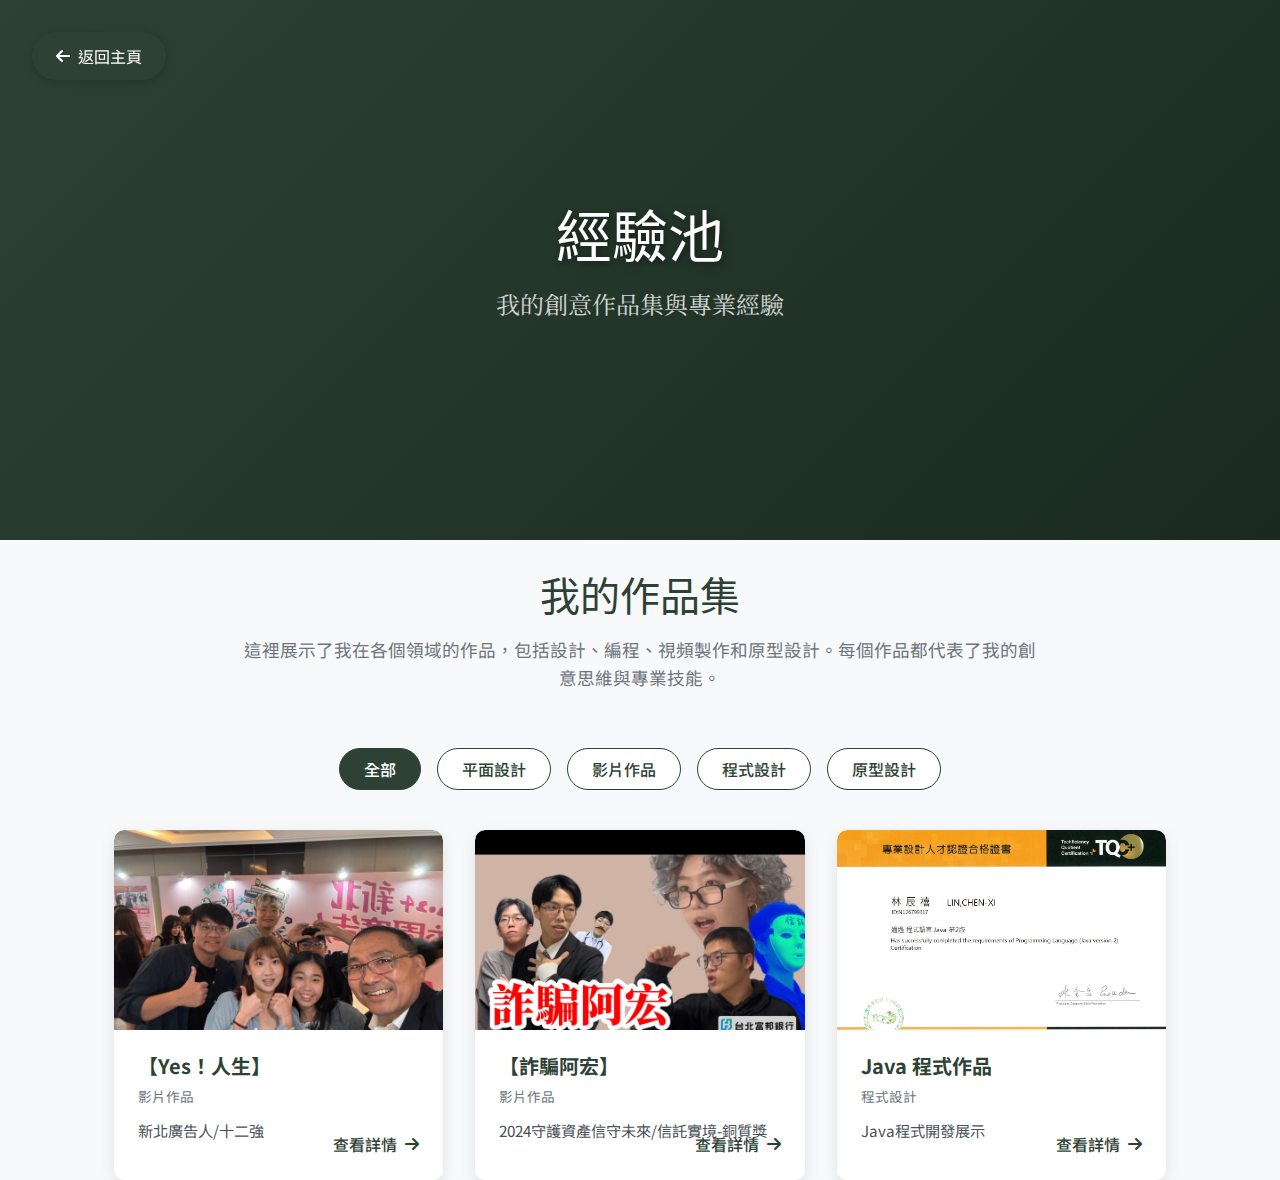
==== expool.html @ 0c3bc0ad "update 250313" ====
<!DOCTYPE html>
<html lang="zh-TW">
<head>
    <meta charset="UTF-8">
    <meta name="viewport" content="width=device-width, initial-scale=1.0">
    <title>經驗池 - LIN CHEN XI</title>
    <link rel="stylesheet" href="normalize.css">
    <link rel="stylesheet" href="https://cdnjs.cloudflare.com/ajax/libs/font-awesome/6.7.2/css/all.min.css">
    <link rel="preconnect" href="https://fonts.googleapis.com">
    <link rel="preconnect" href="https://fonts.gstatic.com" crossorigin>
    <link rel="stylesheet" href="https://cdn.jsdelivr.net/npm/bootstrap@5.3.3/dist/css/bootstrap.min.css">
    <link href="https://fonts.googleapis.com/css2?family=Black+Ops+One&family=Holtwood+One+SC&family=Inter:ital,opsz,wght@0,14..32,100..900;1,14..32,100..900&family=Noto+Sans+TC:wght@100..900&family=Noto+Serif+TC:wght@200..900&family=Syne:wght@400..800&display=swap" rel="stylesheet">
    <link rel="shortcut icon" href="image/0xchaLogo.webp" type="image/x-icon">
    <link rel="stylesheet" href="styles.css">
    <link rel="stylesheet" href="expool.css">
</head>
<body>
    <a href="index.html" class="back-to-main">
        <i class="fas fa-arrow-left"></i> 返回主頁
    </a>
    
    <header class="portfolio-header">
        <div class="container text-center">
            <h1 class="portfolio-title">經驗池</h1>
            <p class="portfolio-subtitle">我的創意作品集與專業經驗</p>
        </div>
    </header>
    
    <section class="container">
        <h2 class="section-title">我的作品集</h2>
        <p class="section-description">這裡展示了我在各個領域的作品，包括設計、編程、視頻製作和原型設計。每個作品都代表了我的創意思維與專業技能。</p>
        
        <div class="filter-container">
            <button class="filter-btn active" data-filter="all">全部</button>
            <button class="filter-btn" data-filter="design">平面設計</button>
            <button class="filter-btn" data-filter="video">影片作品</button>
            <button class="filter-btn" data-filter="code">程式設計</button>
            <button class="filter-btn" data-filter="prototype">原型設計</button>
        </div>
        
        <div class="portfolio-items">
            <!-- 平面設計作品 -->
            <!-- <div class="portfolio-item" data-category="design">
                <img src="image/NTPCADC.jpg" alt="平面設計作品" class="portfolio-item-img">
                <div class="portfolio-item-content">
                    <h3 class="portfolio-item-title">【Yes！人生】</h3>
                    <span class="portfolio-item-category">平面設計</span>
                    <p class="portfolio-item-description">新北廣告人/十二強</p>
                    <a href="#" class="portfolio-item-link" data-bs-toggle="modal" data-bs-target="#modal-design1">查看詳情 <i class="fas fa-arrow-right"></i></a>
                </div>
            </div>
            
            <div class="portfolio-item" data-category="design">
                <img src="image/Fubon.jpg" alt="平面設計作品" class="portfolio-item-img">
                <div class="portfolio-item-content">
                    <h3 class="portfolio-item-title">【詐騙阿宏】</h3>
                    <span class="portfolio-item-category">平面設計</span>
                    <p class="portfolio-item-description">2024守護資產信守未來/信託實境-銅質獎</p>
                    <a href="#" class="portfolio-item-link" data-bs-toggle="modal" data-bs-target="#modal-design2">查看詳情 <i class="fas fa-arrow-right"></i></a>
                </div>
            </div> -->
            
            <!-- 影片作品 -->
            <div class="portfolio-item" data-category="video">
                <div class="portfolio-video-container">
                    <img src="image/NTPCADC.jpg" alt="Yes!人生" class="portfolio-item-img">
                </div>
                <div class="portfolio-item-content">
                    <h3 class="portfolio-item-title">【Yes！人生】</h3>
                    <span class="portfolio-item-category">影片作品</span>
                    <p class="portfolio-item-description">新北廣告人/十二強</p>
                    <a href="#" class="portfolio-item-link" data-bs-toggle="modal" data-bs-target="#modal-design1">查看詳情 <i class="fas fa-arrow-right"></i></a>
                </div>
            </div>
            
            <div class="portfolio-item" data-category="video">
                <div class="portfolio-video-container">
                    <img src="image/Fubon.jpg" alt="詐騙阿宏" class="portfolio-item-img">
                </div>
                <div class="portfolio-item-content">
                    <h3 class="portfolio-item-title">【詐騙阿宏】</h3>
                    <span class="portfolio-item-category">影片作品</span>
                    <p class="portfolio-item-description">2024守護資產信守未來/信託實境-銅質獎</p>
                    <a href="#" class="portfolio-item-link" data-bs-toggle="modal" data-bs-target="#modal-design2">查看詳情 <i class="fas fa-arrow-right"></i></a>
                </div>
            </div>
            
            
            <!-- 程式設計作品 -->
            <div class="portfolio-item" data-category="code">
                <img src="image/Java Certificate.jpg" alt="Java程式設計" class="portfolio-item-img">
                <div class="portfolio-item-content">
                    <h3 class="portfolio-item-title">Java 程式作品</h3>
                    <span class="portfolio-item-category">程式設計</span>
                    <p class="portfolio-item-description">Java程式開發展示</p>
                    <a href="#" class="portfolio-item-link" data-bs-toggle="modal" data-bs-target="#modal-code1">查看詳情 <i class="fas fa-arrow-right"></i></a>
                </div>
            </div>
            
            <!-- 原型設計作品 -->
            <!-- <div class="portfolio-item" data-category="prototype">
                <img src="image/RWD Certificate.jpg" alt="原型設計" class="portfolio-item-img">
                <div class="portfolio-item-content">
                    <h3 class="portfolio-item-title">網頁原型設計</h3>
                    <span class="portfolio-item-category">原型設計</span>
                    <p class="portfolio-item-description">響應式網頁原型設計</p>
                    <a href="#" class="portfolio-item-link" data-bs-toggle="modal" data-bs-target="#modal-prototype1">查看詳情 <i class="fas fa-arrow-right"></i></a>
                </div>
            </div> -->
            
            <!-- Figma原型 -->
            <!-- <div class="portfolio-item" data-category="prototype">
                <img src="image/0xchaLogo.webp" alt="Figma原型" class="portfolio-item-img">
                <div class="portfolio-item-content">
                    <h3 class="portfolio-item-title">Figma原型設計</h3>
                    <span class="portfolio-item-category">原型設計</span>
                    <p class="portfolio-item-description">使用Figma設計的互動原型</p>
                    <a href="#" class="portfolio-item-link" data-bs-toggle="modal" data-bs-target="#modal-figma">查看詳情 <i class="fas fa-arrow-right"></i></a>
                </div>
            </div> -->
        </div>
    </section>
    
    <!-- 模态框 -->
    <!-- Yes!人生模态框 -->
    <div class="modal fade" id="modal-design1" tabindex="-1" aria-hidden="true">
        <div class="modal-dialog modal-lg modal-dialog-centered">
            <div class="modal-content">
                <div class="modal-header">
                    <h5 class="modal-title">【Yes！人生】</h5>
                    <button type="button" class="btn-close" data-bs-dismiss="modal" aria-label="Close"></button>
                </div>
                <div class="modal-body">
                    <div class="ratio ratio-16x9">
                        <img src="image/NTPCADC.jpg" alt="Yes!人生">
                    </div>
                    <h4>新北廣告人/十二強</h4>
                    <p>
                        這部影片作品是我參加新北廣告人大賽的參賽作品，經過激烈競爭後成功入圍十二強。影片以正向積極的生活態度為核心，透過視覺敘事傳達「Yes！人生」的理念，鼓勵人們面對生活中的挑戰時保持樂觀。
                    </p>
                    <p>
                        在製作過程中，我注重影片的節奏感和情感表達，使用了多樣的拍攝手法和後期製作技巧，使整體視覺效果既現代又富有感染力。這次比賽也讓我對影片製作和商業廣告有了更深入的理解。
                    </p>
                </div>
                <div class="modal-footer">
                    <a href="https://youtu.be/FvHjpDHZheI?si=476wGRWoyI6Ovgwl" target="_blank" class="btn btn-primary me-2">在YouTube觀看</a>
                    <button type="button" class="btn btn-secondary" data-bs-dismiss="modal">關閉</button>
                </div>
            </div>
        </div>
    </div>
    
    <div class="modal fade" id="modal-design2" tabindex="-1" aria-hidden="true">
        <div class="modal-dialog modal-lg modal-dialog-centered">
            <div class="modal-content">
                <div class="modal-header">
                    <h5 class="modal-title">【詐騙阿宏】</h5>
                    <button type="button" class="btn-close" data-bs-dismiss="modal" aria-label="Close"></button>
                </div>
                <div class="modal-body">
                    <div class="ratio ratio-16x9">
                        <img src="image/Fubon.jpg" alt="詐騙阿宏">
                    </div>
                    <h4>2024守護資產信守未來/信託實境-銅質獎</h4>
                    <p>
                        本影片作品以「詐騙阿宏」為主題，參加2024守護資產信守未來競賽，並榮獲信託實境組銅質獎。影片通過引人入勝的故事情節和視覺效果，提醒大眾關注防詐騙議題，同時宣導資產信託的重要性。
                    </p>
                    <p>
                        我在影片製作中融入了現代社會常見的詐騙手法，通過生動的劇情演繹和後期剪輯，突顯出信託服務的保障作用，希望能以創意方式提高人們的防詐意識，保護個人財產安全。
                    </p>
                </div>
                <div class="modal-footer">
                    <a href="https://youtu.be/TYDBLesjPME?si=JJzgN0yZVT1k1rtq" target="_blank" class="btn btn-primary me-2">在YouTube觀看</a>
                    <button type="button" class="btn btn-secondary" data-bs-dismiss="modal">關閉</button>
                </div>
            </div>
        </div>
    </div>
    
    <!-- 影片作品模态框 -->
    <div class="modal fade" id="modal-video1" tabindex="-1" aria-hidden="true">
        <div class="modal-dialog modal-lg modal-dialog-centered">
            <div class="modal-content">
                <div class="modal-header">
                    <h5 class="modal-title">3D列印教學</h5>
                    <button type="button" class="btn-close" data-bs-dismiss="modal" aria-label="Close"></button>
                </div>
                <div class="modal-body">
                    <video src="image/muza.mp4" controls class="w-100"></video>
                    <h4>木柵國小3D列印社課程展示</h4>
                    <p>
                        這段影片展示了我在木柵國小3D列印社擔任外聘教師時的教學成果。影片記錄了小學生們學習使用Tinkercad進行3D建模設計的過程，以及他們完成的作品。
                    </p>
                    <p>
                        透過這門課程，學生們不僅學習到了基礎3D建模技術，還培養了空間思維和創意表達能力。課程設計融合了理論與實踐，讓孩子們能夠親手將自己的想法轉化為實體模型。
                    </p>
                </div>
                <div class="modal-footer">
                    <button type="button" class="btn btn-secondary" data-bs-dismiss="modal">關閉</button>
                </div>
            </div>
        </div>
    </div>
    
    <!-- 程式設計模态框 -->
    <div class="modal fade" id="modal-code1" tabindex="-1" aria-hidden="true">
        <div class="modal-dialog modal-lg modal-dialog-centered">
            <div class="modal-content">
                <div class="modal-header">
                    <h5 class="modal-title">Java 程式作品</h5>
                    <button type="button" class="btn-close" data-bs-dismiss="modal" aria-label="Close"></button>
                </div>
                <div class="modal-body">
                    <img src="image/Java Certificate.jpg" alt="Java程式設計">
                    <h4>Java程式開發展示</h4>
                    <p>
                        這是我使用Java開發的應用程式，展示了我在程式設計方面的專業能力。我通過TQC+程式語言Java認證（證書編號：1130102），證明了我對Java程式語言的熟練掌握。
                    </p>
                    <p>
                        在這個項目中，我運用了物件導向程式設計原則，實現了功能完善、結構清晰的應用程式。通過這個項目，我不僅提升了技術能力，還培養了解決複雜問題的思維方式。
                    </p>
                    <pre class="bg-light text-primary p-3 mt-3">
// Java示例代碼
public class DemoApplication {
    public static void main(String[] args) {
        System.out.println("Welcome to my Java portfolio!");
        
        // 創建並運行示範項目
        Project myProject = new Project("Portfolio Demo");
        myProject.start();
    }
}
                    </pre>
                </div>
                <div class="modal-footer">
                    <button type="button" class="btn btn-secondary" data-bs-dismiss="modal">關閉</button>
                </div>
            </div>
        </div>
    </div>
    
    <!-- 原型設計模态框 -->
    <div class="modal fade" id="modal-prototype1" tabindex="-1" aria-hidden="true">
        <div class="modal-dialog modal-lg modal-dialog-centered">
            <div class="modal-content">
                <div class="modal-header">
                    <h5 class="modal-title">網頁原型設計</h5>
                    <button type="button" class="btn-close" data-bs-dismiss="modal" aria-label="Close"></button>
                </div>
                <div class="modal-body">
                    <img src="image/RWD Certificate.jpg" alt="原型設計">
                    <h4>響應式網頁原型設計</h4>
                    <p>
                        這是我設計的網頁原型，展示了我在響應式網頁設計方面的能力。我通過TQC+響應式網頁設計與製作認證（證書編號：1130522），證明了我在網頁設計領域的專業水準。
                    </p>
                    <p>
                        這個原型特別注重使用者體驗和響應式佈局，確保網站在不同設備上都能提供最佳的瀏覽體驗。我運用了現代網頁技術和設計原則，創造出既美觀又實用的網頁界面。
                    </p>
                </div>
                <div class="modal-footer">
                    <button type="button" class="btn btn-secondary" data-bs-dismiss="modal">關閉</button>
                </div>
            </div>
        </div>
    </div>
    
    <!-- Figma模态框 -->
    <div class="modal fade" id="modal-figma" tabindex="-1" aria-hidden="true">
        <div class="modal-dialog modal-lg modal-dialog-centered">
            <div class="modal-content">
                <div class="modal-header">
                    <h5 class="modal-title">Figma原型設計</h5>
                    <button type="button" class="btn-close" data-bs-dismiss="modal" aria-label="Close"></button>
                </div>
                <div class="modal-body">
                    <div class="ratio ratio-16x9">
                        <iframe style="border: 1px solid rgba(0, 0, 0, 0.1);" src="https://embed.figma.com/proto/bfjP8rblzKwOFEck4N7nBP/Untitled?node-id=2-12&starting-point-node-id=2%3A12&embed-host=share" allowfullscreen></iframe>
                    </div>
                    <h4 class="mt-3">互動式原型設計</h4>
                    <p>
                        這是我使用Figma設計的互動原型，展示了我在UI/UX設計方面的專業能力。這個原型關注用戶體驗和視覺美感，通過精心設計的交互方式，為用戶提供直觀且愉悅的使用體驗。
                    </p>
                    <p>
                        在設計過程中，我注重色彩搭配、排版結構和交互流程，確保整體設計既美觀又實用。透過Figma平台，我能夠高效地將設計理念轉化為可互動的原型，方便與團隊成員和客戶進行溝通。
                    </p>
                </div>
                <div class="modal-footer">
                    <button type="button" class="btn btn-secondary" data-bs-dismiss="modal">關閉</button>
                </div>
            </div>
        </div>
    </div>

    <script src="https://cdn.jsdelivr.net/npm/bootstrap@5.3.3/dist/js/bootstrap.bundle.min.js"></script>
    <script>
        document.addEventListener('DOMContentLoaded', function() {
            // 分類篩選功能
            const filterButtons = document.querySelectorAll('.filter-btn');
            const portfolioItems = document.querySelectorAll('.portfolio-item');
            
            // YouTube影片錯誤處理
            const iframes = document.querySelectorAll('iframe[src*="youtube.com"]');
            iframes.forEach(iframe => {
                iframe.addEventListener('error', function() {
                    const errorDiv = document.createElement('div');
                    errorDiv.className = 'alert alert-warning';
                    errorDiv.innerHTML = '影片載入失敗。請<a href="' + iframe.src + '" target="_blank">點擊此處</a>在YouTube觀看。';
                    iframe.parentNode.appendChild(errorDiv);
                });
            });
            
            filterButtons.forEach(button => {
                button.addEventListener('click', function() {
                    // 移除所有按鈕的active狀態
                    filterButtons.forEach(btn => btn.classList.remove('active'));
                    // 添加當前按鈕的active狀態
                    this.classList.add('active');
                    
                    const filter = this.getAttribute('data-filter');
                    
                    portfolioItems.forEach(item => {
                        if (filter === 'all') {
                            item.classList.remove('hidden');
                        } else {
                            if (item.getAttribute('data-category') === filter) {
                                item.classList.remove('hidden');
                            } else {
                                item.classList.add('hidden');
                            }
                        }
                    });
                });
            });
            
            // 自動播放影片
            const videos = document.querySelectorAll('.portfolio-video');
            
            // 在視窗中顯示時播放影片
            const observer = new IntersectionObserver((entries) => {
                entries.forEach(entry => {
                    if (entry.isIntersecting) {
                        entry.target.play();
                    } else {
                        entry.target.pause();
                    }
                });
            }, { threshold: 0.5 });
            
            videos.forEach(video => {
                observer.observe(video);
            });
        });
    </script>
</body>
</html>
---- styles.css ----
/* Base Styles */
body {
    margin: 0;
    font-family: "Noto Serif TC", serif;
    font-optical-sizing: auto;
    background-color: #2d4234;
    color: white;
}

/* Navigation */
.navbar {
    position: fixed;
    display: flex;
    justify-content: space-between;
    align-items: center;
    padding: 1.2rem 2rem;
    top: 0;
    width: 100%;
    background-color: rgba(45, 66, 52, 0.9);
    z-index: 1000;
    box-sizing: border-box;
    transition: all 0.4s ease;
}

.navbar.scrolled {
    padding: 0.8rem 2rem;
    background-color: rgba(45, 66, 52, 0.95);
    box-shadow: 0 5px 20px rgba(0, 0, 0, 0.1);
}

.navbar-toggler {
    background-color: #fff;
}

.logo {
    display: flex;
    align-items: center;
    text-decoration: none;
    color: #ffffff;
}

.logo-icon {
    width: 40px;
    height: 40px;
    background-image: url('image/0xchaLogo.webp');
    background-size: cover;
    background-position: center;
    margin-right: 10px;
}

.logo-text {
    font-size: 1.5rem;
    font-family: "Black Ops One", serif;
    font-weight: 400;
    font-style: normal;
}

.navigation a {
    color: white;
    text-decoration: none;
    margin-left: 2rem;
    font-size: 1rem;
    transition: all 0.3s cubic-bezier(0.4, 0, 0.2, 1);
    position: relative;
    font-weight: 500;
    padding: 0.5rem 1rem;
    border-radius: 5px;
}

.navigation a:hover {
    color: #ffd700;
    background-color: rgba(255, 255, 255, 0.1);
    transform: translateY(-2px);
    box-shadow: 0 4px 8px rgba(0, 0, 0, 0.2);
}

.navigation a:active {
    transform: translateY(0);
    box-shadow: 0 2px 4px rgba(0, 0, 0, 0.1);
}

.nav-link::after {
    content: '';
    position: absolute;
    bottom: 0;
    left: 50%;
    width: 0;
    height: 2px;
    background-color: #ffd700;
    transition: all 0.3s cubic-bezier(0.4, 0, 0.2, 1);
    transform: translateX(-50%);
}

.nav-link:hover::after {
    width: 80%;
}

/* Hero Section */
.hero {
    display: flex;
    flex-direction: column;
    align-items: center;
    justify-content: center;
    text-align: center;
    padding: 3rem 2rem;
    position: relative;
    height: 100vh;
    box-sizing: border-box;
    overflow: hidden;
}

.hero-content {
    position: relative;
    width: 100%;
    max-width: 1200px;
    margin: 0 auto;
    text-align: center;
    display: flex;
    flex-direction: column;
    justify-content: center;
    align-items: center;
}

.photo-container {
    position: relative;
    z-index: 1;
    margin: 2rem 0;
    right: 25%;
    top: -20%;
}

.profile-photo {
    width: 90%;
    max-width: 400px;
    border-radius: 10px;
    filter: grayscale(80%);
    transition: all 0.5s ease;
}

.profile-photo:hover {
    filter: grayscale(0%);
    transform: scale(1.02);
}

.holtwood-one-sc-regular {
    font-family: "Holtwood One SC", serif;
    font-weight: 400;
    font-style: normal;
    line-height: 1;
    font-size: 8rem;
    margin: 0;
    position: absolute;
}

.hero-title {
    top: -20%;
    left: 20%;
    color: white;
    -webkit-text-stroke: 5px #000000;
    z-index: 1;
    text-align: right;
    transition: all 0.8s cubic-bezier(0.4, 0, 0.2, 1);
    text-shadow: 2px 2px 15px rgba(0, 0, 0, 0.3);
}

.hero-title:hover {
    text-shadow: 4px 4px 20px rgba(0, 0, 0, 0.5);
    transform: scale(1.02);
}

.hero-subtitle {
    bottom: 15%;
    left: 25%;
    color: #1D3A4A;
    -webkit-text-stroke: 5px #FFD600;
    z-index: 0;
    text-align: right;
    transition: all 0.8s cubic-bezier(0.4, 0, 0.2, 1);
    text-shadow: 2px 2px 15px rgba(0, 0, 0, 0.3);
}

.hero-subtitle:hover {
    text-shadow: 4px 4px 20px rgba(0, 0, 0, 0.5);
    transform: scale(1.02);
}

.description-container {
    position: absolute;
    bottom: -5%;
    left: 0;
    width: 100%;
    height: 20rem;
    padding: 1rem 2rem;
    box-sizing: border-box;
    background-color: #7B7B7C;
    z-index: 0;
    transition: all 0.5s cubic-bezier(0.4, 0, 0.2, 1);
}

.description {
    font-family: "Noto Serif TC", serif;
    font-optical-sizing: auto;
    font-size: 1.2rem;
    line-height: 1.6;
    text-align: left;
    max-width: 600px;
    margin: 2% 5% 0 20%;
}

.skills-container {
    display: flex;
    flex-wrap: wrap;
    justify-content: center;
    gap: 1rem;
    margin-top: 1.5rem;
}

.skill-tag {
    background-color: rgba(255, 255, 255, 0.1);
    color: white;
    padding: 0.5rem 1rem;
    border-radius: 50px;
    font-size: 0.9rem;
    transition: all 0.4s cubic-bezier(0.175, 0.885, 0.32, 1.275);
    border: 1px solid rgba(255, 255, 255, 0.2);
    box-shadow: 0 2px 4px rgba(0, 0, 0, 0.1);
}

.skill-tag:hover {
    background-color: rgba(255, 255, 255, 0.2);
    transform: scale(1.05);
    border-color: rgba(255, 255, 255, 0.4);
    box-shadow: 0 4px 8px rgba(0, 0, 0, 0.2);
    color: #ffd700;
}

/* About Section */
#about {
    background-color: #FBF8F0;
    height: 100vh;
    position: relative;
    overflow: hidden;
}

#about::before {
    content: '';
    position: absolute;
    top: 0;
    left: 0;
    width: 100%;
    height: 100%;
    background: linear-gradient(135deg, rgba(255, 255, 255, 0.05) 0%, rgba(255, 255, 255, 0) 100%);
    z-index: 0;
}

.about-title {
    text-align: left;
    color: #000000;
    font-family: "Noto Serif TC", serif;
    font-optical-sizing: auto;
    font-style: normal;
    font-size: 6rem;
    max-width: 600px;
    font-weight: 700;
    position: relative;
}

.about-title::after {
    content: '';
    position: absolute;
    bottom: -15px;
    left: 0;
    width: 80px;
    height: 4px;
    background-color: #000;
}

.about-content {
    text-align: left;
    color: #000000;
    font-family: "Noto Serif TC", serif;
    font-optical-sizing: auto;
    font-style: normal;
    font-size: 1.5rem;
    max-width: 600px;
}

#about-img {
    border-radius: 15px;
    box-shadow: 0 10px 30px rgba(0, 0, 0, 0.2);
    transition: all 0.5s ease;
}

#about-img:hover {
    transform: scale(1.03) rotate(1deg);
}

/* Contact Section */
.contact {
    font-family: "Noto Serif TC", serif;
    font-optical-sizing: auto;
    font-style: normal;
    text-align: left;
    color: #000000;
    margin-top: 10%;
    position: relative;
    z-index: 1;
}

.contact h4 {
    font-weight: 900;
    font-size: 2rem;
    margin-bottom: 1.5rem;
    position: relative;
}

.contact h4::after {
    content: '';
    position: absolute;
    bottom: -10px;
    left: 0;
    width: 50px;
    height: 3px;
    background-color: #2d4234;
}

.contact .content {
    display: block;
    font-size: 1.5rem;
    text-decoration: none;
    color: #2d4234;
    transition: all 0.3s ease;
    margin-bottom: 1rem;
    padding: 0.5rem 1rem;
    position: relative;
    border-radius: 5px;
}

.contact .content i {
    width: 30px;
    text-align: center;
    margin-right: 1rem;
    color: #2d4234;
    transition: all 0.3s ease;
}

.contact .content:hover {
    color: #ffd700;
    text-decoration: none;
    transform: translateX(10px);
    background-color: rgba(45, 66, 52, 0.1);
}

.contact .content:hover i {
    color: #ffd700;
    transform: scale(1.1);
}

.contact .content:active {
    transform: translateX(5px);
    transition: all 0.1s ease;
}

/* Experience Section */
#expe {
    background-color: #2d4234;
}

.section {
    padding: 4rem 2rem;
    text-align: center;
    min-height: 100vh;
}

.section-heading {
    position: relative;
    text-align: center;
    padding-bottom: 1.5rem;
    margin-bottom: 3rem;
}

.section-heading::after {
    content: '';
    position: absolute;
    bottom: 0;
    left: 50%;
    transform: translateX(-50%);
    width: 100px;
    height: 4px;
    background-color: rgba(255, 255, 255, 0.3);
}

.card-body {
    background-color: #F8F8F0;
    display: block;
}

.timeline-img-container {
    position: relative;
    display: inline-block;
    cursor: pointer;
    transition: all 0.5s ease;
}

.timeline-img-container:hover {
    transform: translateY(-8px);
}

.timeline-img-container img {
    max-width: 100%;
}

.timeline-img-container h2 {
    transform: translateY(-35vh);
    color: #ffffff;
    font-weight: 800;
    opacity: 1;
}

.timeline-img-container::before {
    content: "";
    position: absolute;
    top: 0;
    left: 0;
    width: 100%;
    height: 100%;
    opacity: 0;
    background-color: rgba(0, 0, 0, 0.5);
    pointer-events: none;
    transition: opacity 0.3s ease-in-out;
}

.timeline-img-container:hover::before {
    display: inline-block;
    content: attr(data-text);
    color: #ffbf00;
    font-size: 500%;
    font-weight: 900;
    align-content: center;
    opacity: 1;
}

/* Modal Styles */
.modal-title {
    text-align: left;
}

.modal-content {
    background-color: #2d4234;
    opacity: 0.9;
}

.modal-body p {
    font-size: 1vw;
}

/* Portfolio Section */
#Portfolio {
    background-color: #FBF8F0;
    color: #000000;
}

#Portfolio h2 {
    font-size: 5vw;
    font-weight: 700;
}

#Portfolio h3 {
    font-size: 2vw;
    font-weight: 600;
}

.carousel-inner {
    max-height: 70vh;
}

.carousel-item {
    max-height: 70vh;
    position: relative;
    overflow: hidden;
    align-items: center;
    justify-content: center;
    border-radius: 15px;
}

.carousel-item img {
    transform: translateY(-25%);
}

#Portfolio .carousel-item::after {
    content: "";
    position: absolute;
    top: 0;
    left: 0;
    width: 100%;
    height: 100%;
    background-color: rgba(0, 0, 0, 0.5);
    pointer-events: none;
    z-index: 1;
}

#Portfolio .carousel-caption {
    z-index: 2;
    color: white;
    text-shadow: 1px 1px 3px rgba(0, 0, 0, 0.8);
}

#Portfolio .carousel-caption h5,
#Portfolio .carousel-caption p {
    color: white !important;
}

/* Footer */
footer {
    text-align: center;
    padding: 2rem 0;
    background-color: rgba(26, 42, 32, 0.9);
    position: relative;
}

.social-links {
    display: flex;
    justify-content: center;
    gap: 1.5rem;
    margin-bottom: 1.5rem;
}

.social-link {
    color: white;
    font-size: 1.5rem;
    transition: all 0.3s ease;
}

.social-link:hover {
    color: rgba(255, 255, 255, 0.7);
    transform: translateY(-5px);
}

/* Scroll Top Button */
#scroll-top-btn {
    display: none;
    position: fixed;
    bottom: 20px;
    right: 20px;
    padding: 10px 15px;
    background-color: #ffd700;
    color: #2d4234;
    border: none;
    border-radius: 5px;
    cursor: pointer;
    font-size: 1rem;
    transition: background-color 0.3s ease;
}

#scroll-top-btn:hover {
    background-color: #e6b800;
}

/* Responsive Design */
@media (max-width: 768px) {
    [class*="col-"] {
        width: 100%;
    }

    .profile-photo {
        max-width: 12rem;
    }

    .hero {
        max-height: 30em;
    }

    .hero-title {
        font-size: 3rem;
        -webkit-text-stroke: 0.5px #000000;
        left: 5%;
    }

    .hero-subtitle {
        font-size: 3rem;
        -webkit-text-stroke: 0.5px #FFD600;
        left: 5%;
        bottom: 25%;
    }

    .hero-content {
        flex-direction: column;
        text-align: center;
    }

    .description-container {
        padding: 15px;
        font-size: 14px;
        max-height: 40%;
        transform: translateY(15%);
        margin: 2rem 1rem 0;
    }

    .description {
        margin: auto;
        text-align: center;
        font-size: 3.5vw;
    }

    #about-img {
        opacity: 1;
        max-width: 50vw;
    }

    .about-title {
        font-size: 12vw;
    }

    .about-content {
        font-size: 5vw;
    }

    .contact h4 {
        font-size: 5vw;
    }

    .contact .content {
        font-size: 4vw;
    }

    .timeline-img-container:hover::before {
        font-size: 4vw;
    }

    #Portfolio h2 {
        font-size: 6vw;
        font-weight: 500;
    }

    .carousel-item {
        max-height: 100vh;
    }
}
---- expool.css ----
/* 作品集頁面樣式 */
body {
    background-color: #f8f9fa;
    color: #212529;
    font-family: 'Noto Sans TC', sans-serif;
}

.portfolio-header {
    height: 60vh;
    background: linear-gradient(135deg, #2d4234 0%, #1a2a20 100%);
    color: white;
    display: flex;
    align-items: center;
    justify-content: center;
    margin-bottom: 2rem;
    position: relative;
    overflow: hidden;
}

.portfolio-title {
    font-family: 'Holtwood One SC', serif;
    font-size: 3.5rem;
    text-align: center;
    text-shadow: 2px 2px 8px rgba(0, 0, 0, 0.5);
    z-index: 2;
}

.portfolio-subtitle {
    font-family: 'Noto Serif TC', serif;
    font-size: 1.5rem;
    opacity: 0.8;
    margin-top: 1rem;
    text-align: center;
    z-index: 2;
}

.filter-container {
    display: flex;
    justify-content: center;
    margin: 2rem 0;
    flex-wrap: wrap;
}

.filter-btn {
    background-color: #fff;
    border: 1px solid #2d4234;
    color: #2d4234;
    padding: 0.5rem 1.5rem;
    margin: 0.5rem;
    border-radius: 30px;
    cursor: pointer;
    transition: all 0.3s ease;
    font-weight: 500;
}

.filter-btn:hover, .filter-btn.active {
    background-color: #2d4234;
    color: white;
}

.portfolio-items {
    display: grid;
    grid-template-columns: repeat(auto-fill, minmax(300px, 1fr));
    gap: 2rem;
    padding: 0 2rem;
}

.portfolio-item {
    background: white;
    border-radius: 10px;
    overflow: hidden;
    box-shadow: 0 5px 15px rgba(0,0,0,0.1);
    transition: transform 0.3s ease, box-shadow 0.3s ease;
    position: relative;
    height: 350px;
}

.portfolio-item:hover {
    transform: translateY(-10px);
    box-shadow: 0 15px 30px rgba(0,0,0,0.15);
}

.portfolio-item-img {
    height: 200px;
    width: 100%;
    object-fit: cover;
    border-top-left-radius: 10px;
    border-top-right-radius: 10px;
}

.portfolio-video-container {
    height: 200px;
    width: 100%;
    overflow: hidden;
    position: relative;
}

.portfolio-video {
    width: 100%;
    height: 100%;
    object-fit: cover;
}

.portfolio-item-content {
    padding: 1.5rem;
}

.portfolio-item-title {
    font-size: 1.25rem;
    font-weight: 700;
    margin-bottom: 0.5rem;
    color: #2d4234;
}

.portfolio-item-category {
    font-size: 0.85rem;
    color: #6c757d;
    margin-bottom: 0.75rem;
    display: block;
}

.portfolio-item-description {
    font-size: 0.95rem;
    line-height: 1.5;
    color: #495057;
}

.portfolio-item-link {
    position: absolute;
    bottom: 1.5rem;
    right: 1.5rem;
    color: #2d4234;
    font-weight: 500;
    text-decoration: none;
    display: flex;
    align-items: center;
    transition: all 0.3s ease;
}

.portfolio-item-link:hover {
    color: #1a2a20;
    transform: translateX(5px);
}

.portfolio-item-link i {
    margin-left: 0.5rem;
}

.section-title {
    text-align: center;
    font-size: 2.5rem;
    margin-bottom: 1rem;
    font-family: 'Holtwood One SC', serif;
    color: #2d4234;
}

.section-description {
    text-align: center;
    max-width: 800px;
    margin: 0 auto 3rem;
    font-size: 1.1rem;
    color: #6c757d;
    line-height: 1.6;
}

.back-to-main {
    position: fixed;
    top: 2rem;
    left: 2rem;
    background-color: #2d4234;
    color: white;
    border: none;
    padding: 0.75rem 1.5rem;
    border-radius: 30px;
    cursor: pointer;
    z-index: 1000;
    display: flex;
    align-items: center;
    box-shadow: 0 2px 10px rgba(0,0,0,0.2);
    transition: all 0.3s ease;
    text-decoration: none;
}

.back-to-main:hover {
    background-color: #1a2a20;
    box-shadow: 0 5px 15px rgba(0,0,0,0.3);
    color: white;
}

.back-to-main i {
    margin-right: 0.5rem;
}

.modal-content {
    border-radius: 15px;
}

.modal-header {
    border-bottom: none;
    padding-bottom: 0;
}

.modal-body {
    padding: 1.5rem;
    color: #ffffff;
}

.modal-body .ratio {
    overflow: hidden;
    margin-bottom: 1rem;
}

.modal-body .ratio img {
    width: 100%;
    height: 100%;
    object-fit: cover;
    position: absolute;
    top: 0;
    left: 0;
}

.modal-body img:not(.ratio img), .modal-body video {
    width: 100%;
    border-radius: 10px;
    margin-bottom: 1rem;
}

.modal-footer {
    border-top: none;
    justify-content: center;
}

.hidden {
    display: none;
}

/* 響應式設計 */
@media (max-width: 768px) {
    .portfolio-header {
        height: 40vh;
    }
    
    .portfolio-title {
        font-size: 2.5rem;
    }
    
    .portfolio-subtitle {
        font-size: 1.2rem;
    }
    
    .portfolio-items {
        grid-template-columns: repeat(auto-fill, minmax(250px, 1fr));
        padding: 0 1rem;
    }
}
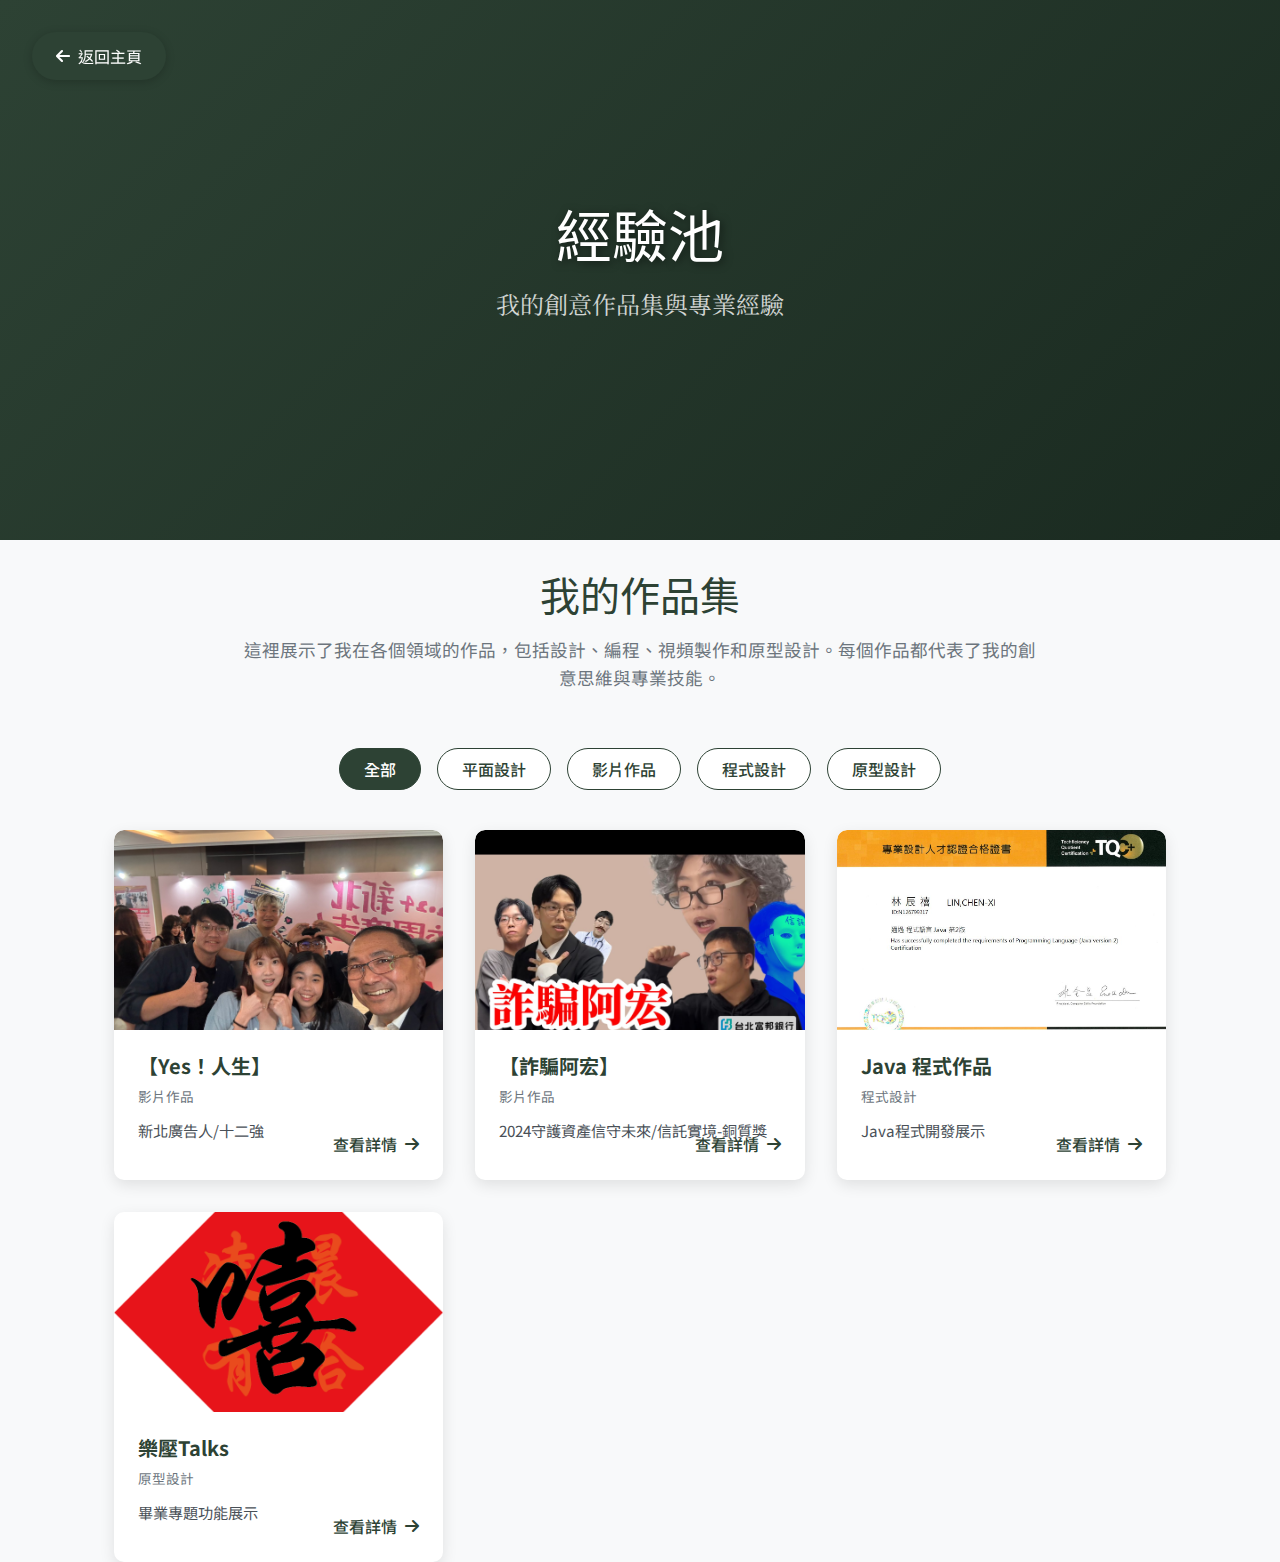
==== commit 01f2a137: "update 250313v1.1" ====
--- a/expool.html
+++ b/expool.html
@@ -109,15 +109,15 @@
             </div> -->
             
             <!-- Figma原型 -->
-            <!-- <div class="portfolio-item" data-category="prototype">
+            <div class="portfolio-item" data-category="prototype">
                 <img src="image/0xchaLogo.webp" alt="Figma原型" class="portfolio-item-img">
                 <div class="portfolio-item-content">
-                    <h3 class="portfolio-item-title">Figma原型設計</h3>
+                    <h3 class="portfolio-item-title">樂壓Talks</h3>
                     <span class="portfolio-item-category">原型設計</span>
-                    <p class="portfolio-item-description">使用Figma設計的互動原型</p>
+                    <p class="portfolio-item-description">畢業專題功能展示</p>
                     <a href="#" class="portfolio-item-link" data-bs-toggle="modal" data-bs-target="#modal-figma">查看詳情 <i class="fas fa-arrow-right"></i></a>
                 </div>
-            </div> -->
+            </div>
         </div>
     </section>
     
